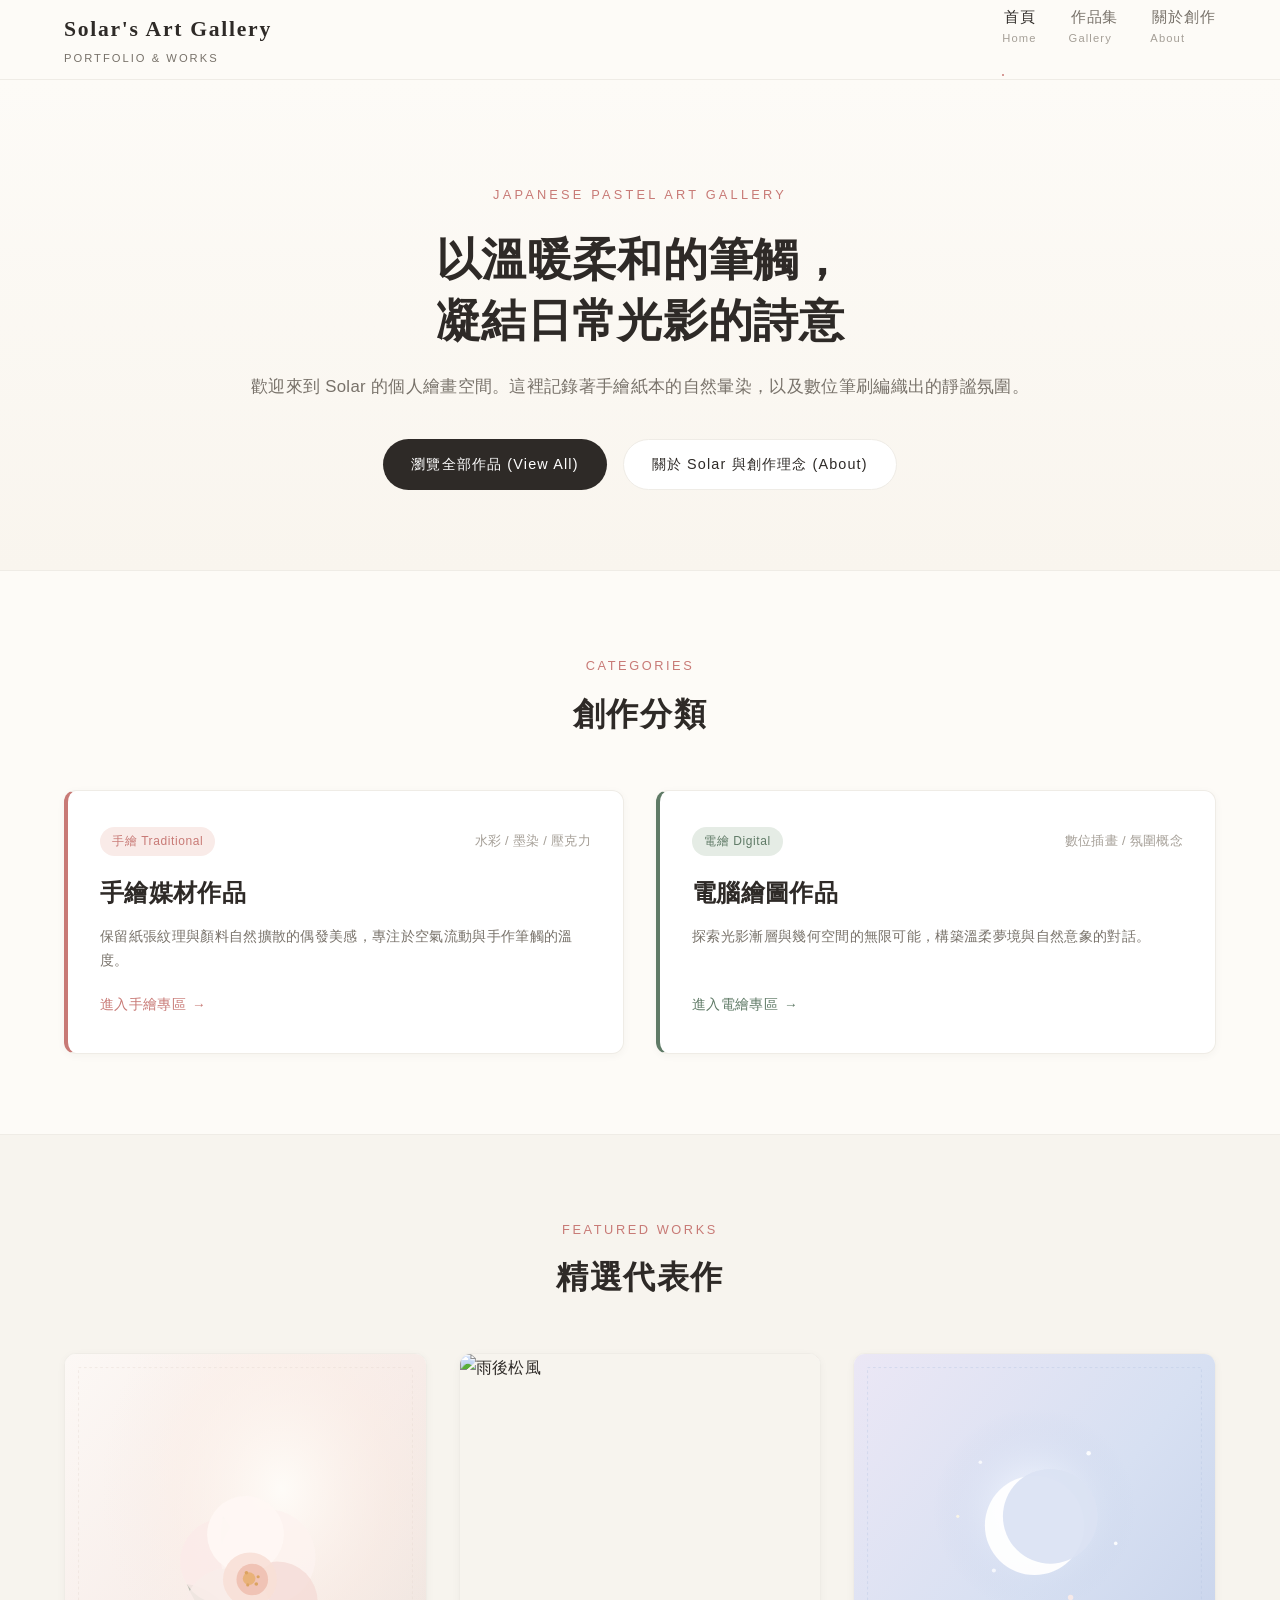
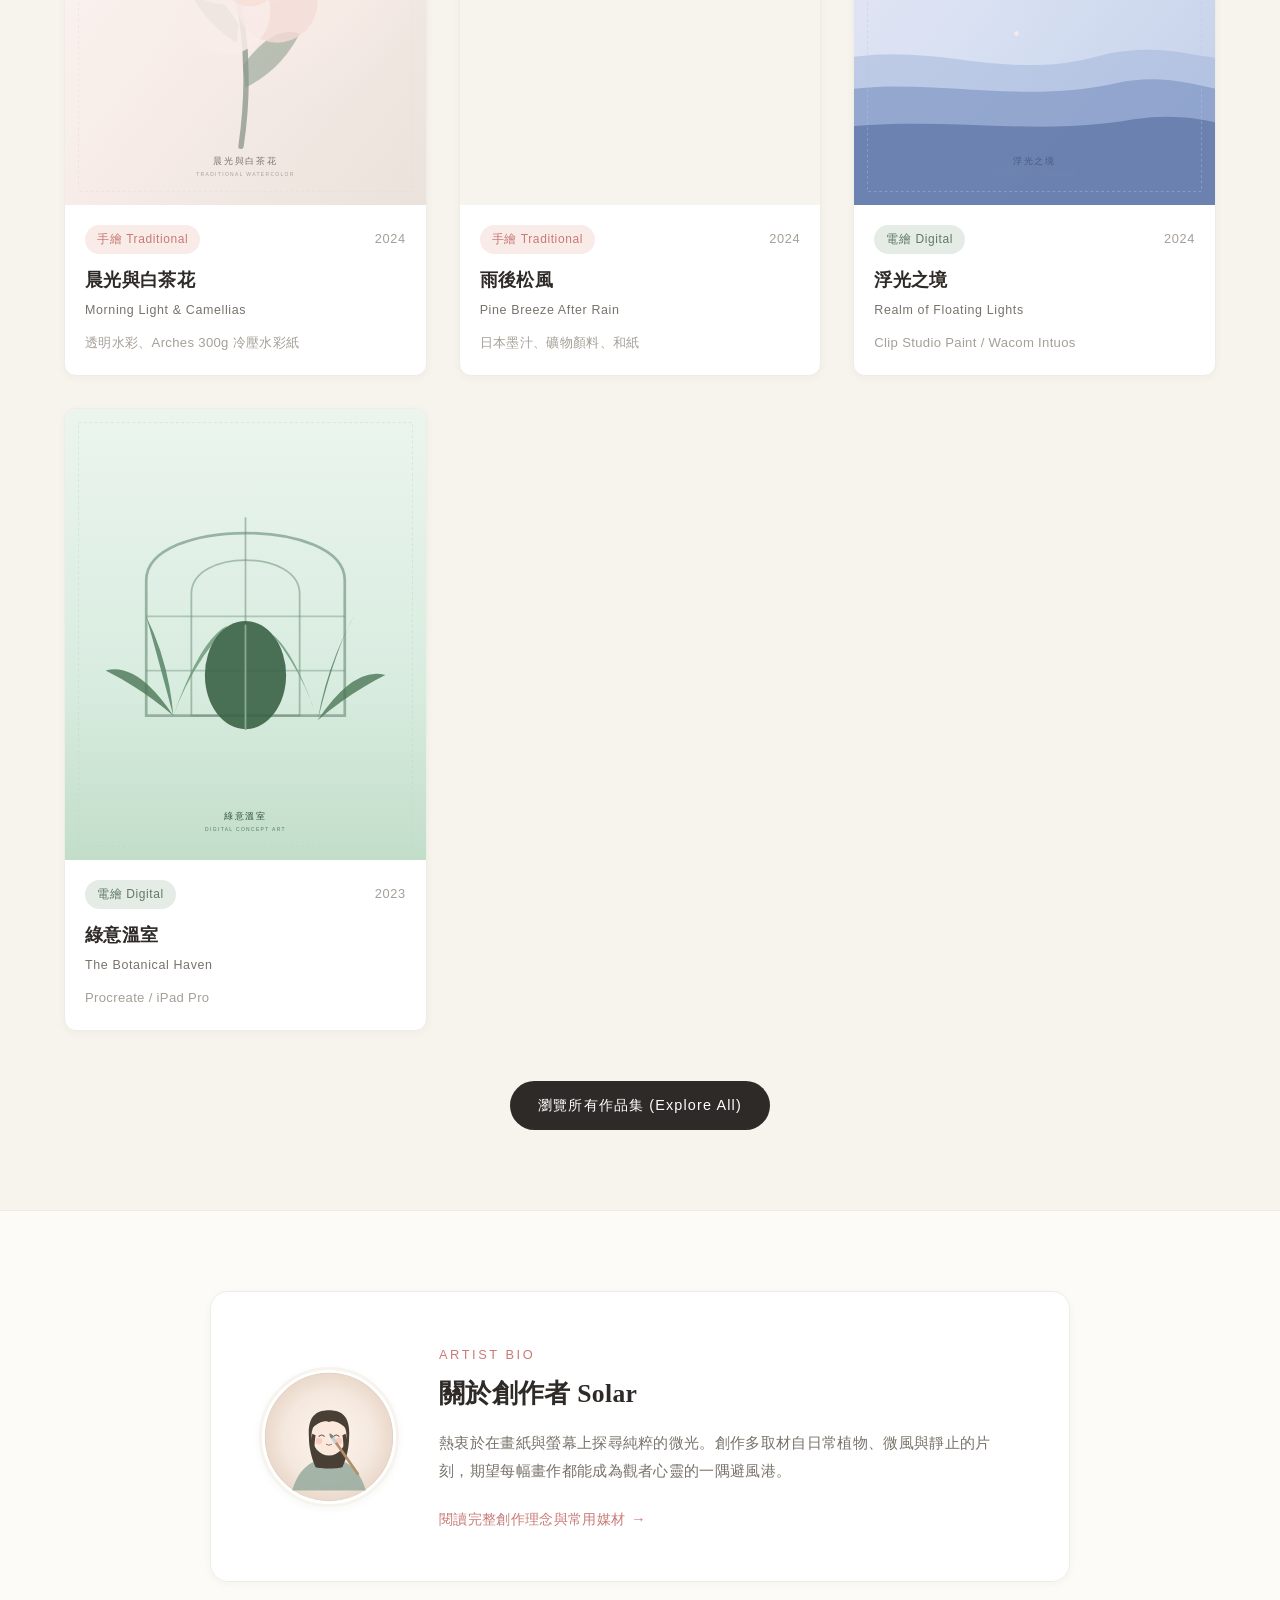
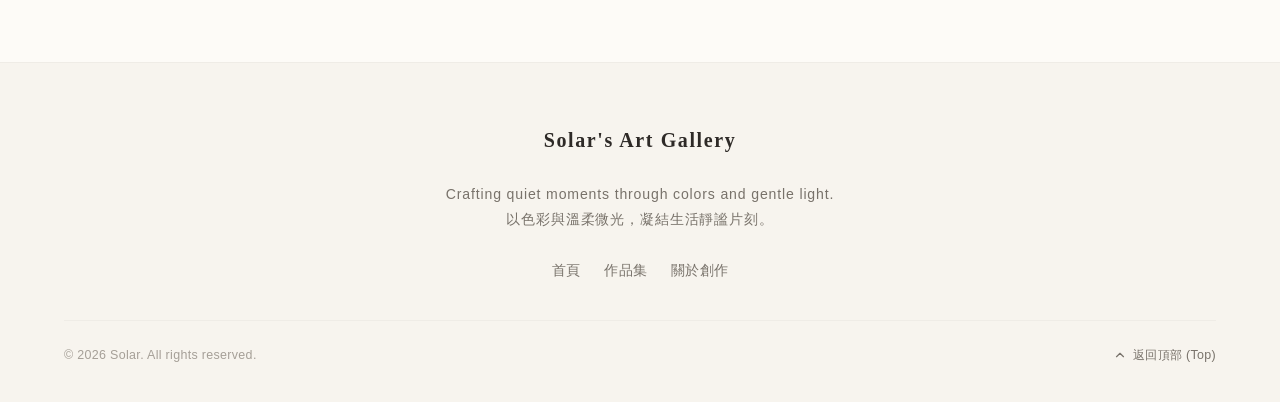
==== index.html @ 8c9266df "feat: initial commit for Solar's Art Gallery" ====
<!DOCTYPE html>
<html lang="zh-Hant">
<head>
  <meta charset="UTF-8">
  <meta name="viewport" content="width=device-width, initial-scale=1.0">
  <title>Solar's Art Gallery｜個人繪畫作品集</title>
  <meta name="description" content="Solar's Art Gallery - 以日系柔和粉彩與光影，記錄溫暖而平靜的創作瞬間。收錄手繪水彩、壓克力與數位插畫作品。">
  
  <!-- Stylesheets -->
  <link rel="stylesheet" href="css/style.css">
  <link rel="stylesheet" href="css/gallery.css">
</head>
<body>

  <!-- Site Header & Navigation -->
  <header class="site-header">
    <div class="container">
      <a href="index.html" class="site-logo">
        <span class="logo-main">Solar's Art Gallery</span>
        <span class="logo-sub">Portfolio & Works</span>
      </a>

      <button class="menu-toggle" aria-label="切換選單" aria-expanded="false">
        <span></span>
        <span></span>
        <span></span>
      </button>

      <nav>
        <ul class="nav-menu">
          <li>
            <a href="index.html" class="nav-link active">
              首頁
              <span class="nav-sub-label">Home</span>
            </a>
          </li>
          <li>
            <a href="gallery.html" class="nav-link">
              作品集
              <span class="nav-sub-label">Gallery</span>
            </a>
          </li>
          <li>
            <a href="about.html" class="nav-link">
              關於創作
              <span class="nav-sub-label">About</span>
            </a>
          </li>
        </ul>
      </nav>
    </div>
  </header>

  <!-- Hero Section -->
  <section class="hero-section" style="padding: 100px 0 80px; text-align: center; background: linear-gradient(180deg, #FDFBF7 0%, #F9F5EE 100%); border-bottom: 1px solid var(--color-border);">
    <div class="container" style="max-width: 800px;">
      <span class="sub-heading" style="letter-spacing: 0.25em;">JAPANESE PASTEL ART GALLERY</span>
      <h1 class="font-serif" style="font-size: 2.8rem; margin: 16px 0 20px; line-height: 1.35; color: var(--color-text-main);">
        以溫暖柔和的筆觸，<br>凝結日常光影的詩意
      </h1>
      <p style="font-size: 1.05rem; color: var(--color-text-muted); line-height: 1.9; margin-bottom: 36px;">
        歡迎來到 Solar 的個人繪畫空間。這裡記錄著手繪紙本的自然暈染，以及數位筆刷編織出的靜謐氛圍。
      </p>
      <div style="display: flex; gap: 16px; justify-content: center; flex-wrap: wrap;">
        <a href="gallery.html" class="btn btn-primary">瀏覽全部作品 (View All)</a>
        <a href="about.html" class="btn btn-secondary">關於 Solar 與創作理念 (About)</a>
      </div>
    </div>
  </section>

  <!-- Category Entries Section -->
  <section class="section-padding" style="background-color: var(--color-bg);">
    <div class="container">
      <div class="section-header">
        <span class="sub-heading">CATEGORIES</span>
        <h2 class="main-heading">創作分類</h2>
      </div>

      <div style="display: grid; grid-template-columns: repeat(auto-fit, minmax(300px, 1fr)); gap: 32px;">
        <!-- Traditional Entry -->
        <a href="gallery.html?category=traditional" class="artwork-card" style="padding: 36px 32px; text-decoration: none; border-left: 4px solid var(--color-pink-accent);">
          <div style="display: flex; align-items: center; justify-content: space-between; margin-bottom: 16px;">
            <span class="category-badge traditional">手繪 Traditional</span>
            <span style="font-size: 0.8rem; color: var(--color-text-light);">水彩 / 墨染 / 壓克力</span>
          </div>
          <h3 class="font-serif" style="font-size: 1.5rem; margin-bottom: 10px; color: var(--color-text-main);">手繪媒材作品</h3>
          <p style="font-size: 0.9rem; color: var(--color-text-muted); line-height: 1.7; margin-bottom: 20px;">
            保留紙張紋理與顏料自然擴散的偶發美感，專注於空氣流動與手作筆觸的溫度。
          </p>
          <div style="margin-top: auto; font-size: 0.85rem; color: var(--color-pink-accent); font-weight: 500; display: inline-flex; align-items: center; gap: 6px;">
            進入手繪專區 <span>&rarr;</span>
          </div>
        </a>

        <!-- Digital Entry -->
        <a href="gallery.html?category=digital" class="artwork-card" style="padding: 36px 32px; text-decoration: none; border-left: 4px solid var(--color-green-accent);">
          <div style="display: flex; align-items: center; justify-content: space-between; margin-bottom: 16px;">
            <span class="category-badge digital">電繪 Digital</span>
            <span style="font-size: 0.8rem; color: var(--color-text-light);">數位插畫 / 氛圍概念</span>
          </div>
          <h3 class="font-serif" style="font-size: 1.5rem; margin-bottom: 10px; color: var(--color-text-main);">電腦繪圖作品</h3>
          <p style="font-size: 0.9rem; color: var(--color-text-muted); line-height: 1.7; margin-bottom: 20px;">
            探索光影漸層與幾何空間的無限可能，構築溫柔夢境與自然意象的對話。
          </p>
          <div style="margin-top: auto; font-size: 0.85rem; color: var(--color-green-accent); font-weight: 500; display: inline-flex; align-items: center; gap: 6px;">
            進入電繪專區 <span>&rarr;</span>
          </div>
        </a>
      </div>
    </div>
  </section>

  <!-- Featured Artworks Section -->
  <section class="section-padding" style="background-color: var(--color-surface-subtle); border-top: 1px solid var(--color-border); border-bottom: 1px solid var(--color-border);">
    <div class="container">
      <div class="section-header">
        <span class="sub-heading">FEATURED WORKS</span>
        <h2 class="main-heading">精選代表作</h2>
      </div>

      <div class="artworks-grid" id="featured-grid">
        <!-- Dynamically rendered via inline script -->
      </div>

      <div style="text-align: center; margin-top: 50px;">
        <a href="gallery.html" class="btn btn-primary">瀏覽所有作品集 (Explore All)</a>
      </div>
    </div>
  </section>

  <!-- About Preview Section -->
  <section class="section-padding" style="background-color: var(--color-bg);">
    <div class="container" style="max-width: 860px;">
      <div style="background-color: var(--color-surface); border: 1px solid var(--color-border); border-radius: var(--radius-lg); padding: 48px; box-shadow: var(--shadow-sm); display: flex; align-items: center; gap: 40px; flex-wrap: wrap;">
        <div style="width: 140px; height: 140px; border-radius: var(--radius-full); overflow: hidden; flex-shrink: 0; margin: 0 auto; border: 3px solid var(--color-surface-subtle); box-shadow: var(--shadow-sm);">
          <img src="assets/images/profile.svg" alt="Solar" style="width: 100%; height: 100%; object-fit: cover;">
        </div>
        <div style="flex: 1; min-width: 280px;">
          <span class="sub-heading" style="margin-bottom: 6px;">ARTIST BIO</span>
          <h3 class="font-serif" style="font-size: 1.6rem; color: var(--color-text-main); margin-bottom: 12px;">關於創作者 Solar</h3>
          <p style="font-size: 0.95rem; color: var(--color-text-muted); line-height: 1.85; margin-bottom: 20px;">
            熱衷於在畫紙與螢幕上探尋純粹的微光。創作多取材自日常植物、微風與靜止的片刻，期望每幅畫作都能成為觀者心靈的一隅避風港。
          </p>
          <a href="about.html" style="color: var(--color-pink-accent); font-weight: 500; font-size: 0.9rem; display: inline-flex; align-items: center; gap: 6px;">
            閱讀完整創作理念與常用媒材 <span>&rarr;</span>
          </a>
        </div>
      </div>
    </div>
  </section>

  <!-- Site Footer -->
  <footer class="site-footer">
    <div class="container">
      <div class="footer-content">
        <div class="footer-logo">Solar's Art Gallery</div>
        <p class="footer-tagline">
          Crafting quiet moments through colors and gentle light.<br>
          以色彩與溫柔微光，凝結生活靜謐片刻。
        </p>
        <ul class="footer-nav">
          <li><a href="index.html">首頁</a></li>
          <li><a href="gallery.html">作品集</a></li>
          <li><a href="about.html">關於創作</a></li>
        </ul>
      </div>
      <div class="footer-bottom">
        <span>&copy; <span id="current-year"></span> Solar. All rights reserved.</span>
        <a href="#top" class="back-to-top">
          <svg width="14" height="14" viewBox="0 0 24 24" fill="none" stroke="currentColor" stroke-width="2" stroke-linecap="round" stroke-linejoin="round">
            <polyline points="18 15 12 9 6 15"></polyline>
          </svg>
          返回頂部 (Top)
        </a>
      </div>
    </div>
  </footer>

  <!-- Scripts -->
  <script src="js/main.js"></script>
  <script>
    // Load Featured Artworks for Index
    document.addEventListener("DOMContentLoaded", async () => {
      const grid = document.getElementById("featured-grid");
      if (!grid) return;
      try {
        const res = await fetch("data/artworks.json");
        const list = await res.json();
        const featured = list.filter(item => item.featured).slice(0, 6);
        grid.innerHTML = featured.map(art => `
          <article class="artwork-card">
            <a href="artwork.html?id=${encodeURIComponent(art.id)}" class="card-image-wrap" aria-label="檢視作品：${art.title}">
              <img src="${art.image}" alt="${art.title}" loading="lazy" />
            </a>
            <div class="card-content">
              <div class="card-meta">
                <span class="category-badge ${art.category}">${art.categoryLabel}</span>
                <span class="card-year">${art.year}</span>
              </div>
              <h3 class="card-title">
                <a href="artwork.html?id=${encodeURIComponent(art.id)}">${art.title}</a>
              </h3>
              ${art.titleEn ? `<div class="card-title-en">${art.titleEn}</div>` : ""}
              <div class="card-medium">${art.medium}</div>
            </div>
          </article>
        `).join("");
      } catch (e) {
        console.error("Failed to load featured works:", e);
      }
    });
  </script>
</body>
</html>
---- css/style.css ----
/* ==========================================================================
   Solar's Art Gallery - Global Styles (style.css)
   Japanese Pastel Aesthetic
   ========================================================================== */

:root {
  /* Colors */
  --color-bg: #FDFBF7;
  --color-surface: #FFFFFF;
  --color-surface-subtle: #F7F4EE;
  --color-surface-hover: #F2EDE4;

  --color-text-main: #2E2A27;
  --color-text-muted: #78726A;
  --color-text-light: #A59F97;

  --color-border: #EFECE6;
  --color-border-hover: #D8D2C6;

  /* Pastel Accent Colors */
  --color-pink-soft: #F9EBE8;
  --color-pink-accent: #C87A76;
  --color-pink-hover: #B66C68;

  --color-green-soft: #E5ECE5;
  --color-green-accent: #5F7A66;
  --color-green-hover: #506756;

  --color-beige-soft: #F4EFE6;
  --color-beige-accent: #9E8973;

  /* Shadows */
  --shadow-sm: 0 2px 8px rgba(60, 45, 35, 0.04);
  --shadow-md: 0 8px 24px rgba(60, 45, 35, 0.05);
  --shadow-lg: 0 16px 36px rgba(60, 45, 35, 0.08);

  /* Radius */
  --radius-sm: 6px;
  --radius-md: 12px;
  --radius-lg: 18px;
  --radius-full: 999px;

  /* Transitions */
  --transition-fast: 0.2s ease;
  --transition-normal: 0.35s cubic-bezier(0.25, 1, 0.5, 1);

  /* Layout */
  --container-max: 1160px;
  --header-height: 80px;
}

/* CSS Reset & Base */
*, *::before, *::after {
  box-sizing: border-box;
  margin: 0;
  padding: 0;
}

html {
  font-size: 16px;
  scroll-behavior: smooth;
}

body {
  background-color: var(--color-bg);
  color: var(--color-text-main);
  font-family: -apple-system, BlinkMacSystemFont, "Segoe UI", "Noto Sans TC", "Hiragino Kaku Gothic ProN", "Yu Gothic", sans-serif;
  line-height: 1.75;
  letter-spacing: 0.02em;
  -webkit-font-smoothing: antialiased;
  -moz-osx-font-smoothing: grayscale;
  display: flex;
  flex-direction: column;
  min-height: 100vh;
}

img {
  max-width: 100%;
  height: auto;
  display: block;
}

a {
  color: inherit;
  text-decoration: none;
  transition: color var(--transition-fast);
}

button {
  font: inherit;
  cursor: pointer;
  border: none;
  background: none;
}

/* Typography Helpers */
.font-serif {
  font-family: "Noto Serif TC", "Yu Mincho", "Hiragino Mincho ProN", serif;
}

.container {
  width: 90%;
  max-width: var(--container-max);
  margin: 0 auto;
}

.section-padding {
  padding: 80px 0;
}

.section-header {
  text-align: center;
  margin-bottom: 48px;
}

.sub-heading {
  display: inline-block;
  font-size: 0.8rem;
  font-weight: 500;
  letter-spacing: 0.2em;
  text-transform: uppercase;
  color: var(--color-pink-accent);
  margin-bottom: 8px;
}

.main-heading {
  font-family: "Noto Serif TC", serif;
  font-size: 2rem;
  font-weight: 600;
  color: var(--color-text-main);
  letter-spacing: 0.05em;
}

/* Header & Navigation */
.site-header {
  height: var(--header-height);
  background-color: rgba(253, 251, 247, 0.92);
  backdrop-filter: blur(10px);
  position: sticky;
  top: 0;
  z-index: 100;
  border-bottom: 1px solid var(--color-border);
  transition: all var(--transition-normal);
}

.site-header .container {
  display: flex;
  align-items: center;
  justify-content: space-between;
  height: 100%;
}

.site-logo {
  display: flex;
  flex-direction: column;
}

.logo-main {
  font-family: "Noto Serif TC", serif;
  font-size: 1.35rem;
  font-weight: 600;
  letter-spacing: 0.08em;
  color: var(--color-text-main);
}

.logo-sub {
  font-size: 0.7rem;
  letter-spacing: 0.18em;
  color: var(--color-text-muted);
  text-transform: uppercase;
}

.nav-menu {
  display: flex;
  align-items: center;
  gap: 32px;
  list-style: none;
}

.nav-link {
  font-size: 0.95rem;
  letter-spacing: 0.06em;
  color: var(--color-text-muted);
  position: relative;
  padding: 6px 2px;
  transition: color var(--transition-fast);
}

.nav-link:hover,
.nav-link.active {
  color: var(--color-text-main);
}

.nav-link.active::after {
  content: "";
  position: absolute;
  bottom: 0;
  left: 0;
  width: 100%;
  height: 2px;
  background-color: var(--color-pink-accent);
  border-radius: var(--radius-full);
}

.nav-sub-label {
  font-size: 0.7rem;
  letter-spacing: 0.1em;
  color: var(--color-text-light);
  display: block;
  margin-top: -2px;
}

.menu-toggle {
  display: none;
  flex-direction: column;
  gap: 5px;
  padding: 8px;
  z-index: 110;
}

.menu-toggle span {
  display: block;
  width: 24px;
  height: 2px;
  background-color: var(--color-text-main);
  transition: all var(--transition-fast);
  border-radius: 2px;
}

/* Category Badge */
.category-badge {
  display: inline-flex;
  align-items: center;
  font-size: 0.75rem;
  letter-spacing: 0.05em;
  padding: 4px 12px;
  border-radius: var(--radius-full);
  font-weight: 500;
}

.category-badge.traditional {
  background-color: var(--color-pink-soft);
  color: var(--color-pink-accent);
}

.category-badge.digital {
  background-color: var(--color-green-soft);
  color: var(--color-green-accent);
}

/* Buttons */
.btn {
  display: inline-flex;
  align-items: center;
  justify-content: center;
  gap: 8px;
  padding: 12px 28px;
  border-radius: var(--radius-full);
  font-size: 0.9rem;
  letter-spacing: 0.08em;
  transition: all var(--transition-normal);
  cursor: pointer;
}

.btn-primary {
  background-color: var(--color-text-main);
  color: #FFFFFF;
}

.btn-primary:hover {
  background-color: #433D39;
  transform: translateY(-2px);
  box-shadow: var(--shadow-sm);
}

.btn-secondary {
  background-color: var(--color-surface);
  border: 1px solid var(--color-border);
  color: var(--color-text-main);
}

.btn-secondary:hover {
  background-color: var(--color-surface-subtle);
  border-color: var(--color-border-hover);
  transform: translateY(-2px);
}

/* Artwork Card Component */
.artwork-card {
  background-color: var(--color-surface);
  border-radius: var(--radius-md);
  overflow: hidden;
  border: 1px solid var(--color-border);
  box-shadow: var(--shadow-sm);
  transition: all var(--transition-normal);
  display: flex;
  flex-direction: column;
}

.artwork-card:hover {
  transform: translateY(-6px);
  box-shadow: var(--shadow-md);
  border-color: var(--color-border-hover);
}

.card-image-wrap {
  position: relative;
  width: 100%;
  padding-top: 125%; /* 4:5 Aspect Ratio */
  overflow: hidden;
  background-color: var(--color-surface-subtle);
}

.card-image-wrap img {
  position: absolute;
  top: 0;
  left: 0;
  width: 100%;
  height: 100%;
  object-fit: cover;
  transition: transform var(--transition-normal);
}

.artwork-card:hover .card-image-wrap img {
  transform: scale(1.03);
}

.card-content {
  padding: 20px;
  display: flex;
  flex-direction: column;
  flex-grow: 1;
}

.card-meta {
  display: flex;
  align-items: center;
  justify-content: space-between;
  margin-bottom: 10px;
}

.card-year {
  font-size: 0.8rem;
  color: var(--color-text-light);
  letter-spacing: 0.05em;
}

.card-title {
  font-family: "Noto Serif TC", serif;
  font-size: 1.15rem;
  font-weight: 600;
  color: var(--color-text-main);
  margin-bottom: 4px;
}

.card-title-en {
  font-size: 0.78rem;
  color: var(--color-text-muted);
  letter-spacing: 0.05em;
  margin-bottom: 10px;
}

.card-medium {
  font-size: 0.82rem;
  color: var(--color-text-light);
  margin-top: auto;
}

/* Footer */
.site-footer {
  margin-top: auto;
  background-color: var(--color-surface-subtle);
  border-top: 1px solid var(--color-border);
  padding: 60px 0 36px;
}

.footer-content {
  display: flex;
  flex-direction: column;
  align-items: center;
  text-align: center;
  gap: 24px;
}

.footer-logo {
  font-family: "Noto Serif TC", serif;
  font-size: 1.25rem;
  font-weight: 600;
  letter-spacing: 0.08em;
}

.footer-tagline {
  font-size: 0.88rem;
  color: var(--color-text-muted);
  letter-spacing: 0.06em;
  max-width: 450px;
}

.footer-nav {
  display: flex;
  gap: 24px;
  list-style: none;
}

.footer-nav a {
  font-size: 0.85rem;
  color: var(--color-text-muted);
}

.footer-nav a:hover {
  color: var(--color-text-main);
}

.footer-bottom {
  margin-top: 36px;
  padding-top: 24px;
  border-top: 1px solid var(--color-border);
  width: 100%;
  display: flex;
  align-items: center;
  justify-content: space-between;
  font-size: 0.78rem;
  color: var(--color-text-light);
}

.back-to-top {
  display: inline-flex;
  align-items: center;
  gap: 6px;
  color: var(--color-text-muted);
  cursor: pointer;
  transition: color var(--transition-fast);
}

.back-to-top:hover {
  color: var(--color-text-main);
}

/* Mobile Responsiveness */
@media (max-width: 768px) {
  :root {
    --header-height: 70px;
  }

  .menu-toggle {
    display: flex;
  }

  .nav-menu {
    position: fixed;
    top: var(--header-height);
    left: 0;
    width: 100%;
    background-color: var(--color-surface);
    border-bottom: 1px solid var(--color-border);
    flex-direction: column;
    padding: 24px 0;
    gap: 20px;
    box-shadow: var(--shadow-md);
    transform: translateY(-120%);
    opacity: 0;
    pointer-events: none;
    transition: all var(--transition-normal);
  }

  .nav-menu.open {
    transform: translateY(0);
    opacity: 1;
    pointer-events: auto;
  }

  .menu-toggle.active span:nth-child(1) {
    transform: translateY(7px) rotate(45deg);
  }

  .menu-toggle.active span:nth-child(2) {
    opacity: 0;
  }

  .menu-toggle.active span:nth-child(3) {
    transform: translateY(-7px) rotate(-45deg);
  }

  .section-padding {
    padding: 50px 0;
  }

  .main-heading {
    font-size: 1.6rem;
  }

  .footer-bottom {
    flex-direction: column;
    gap: 12px;
  }
}
---- css/gallery.css ----
/* ==========================================================================
   Solar's Art Gallery - Gallery Styles (gallery.css)
   ========================================================================== */

/* Gallery Controls */
.gallery-controls {
  margin-bottom: 40px;
  display: flex;
  flex-direction: column;
  gap: 20px;
}

.controls-row {
  display: flex;
  flex-wrap: wrap;
  align-items: center;
  justify-content: space-between;
  gap: 16px;
}

/* Category Filter Tabs */
.filter-tabs {
  display: inline-flex;
  background-color: var(--color-surface-subtle);
  padding: 6px;
  border-radius: var(--radius-full);
  border: 1px solid var(--color-border);
  gap: 4px;
}

.filter-btn {
  padding: 8px 20px;
  border-radius: var(--radius-full);
  font-size: 0.88rem;
  letter-spacing: 0.05em;
  color: var(--color-text-muted);
  transition: all var(--transition-fast);
  white-space: nowrap;
}

.filter-btn:hover {
  color: var(--color-text-main);
}

.filter-btn.active {
  background-color: var(--color-surface);
  color: var(--color-text-main);
  box-shadow: var(--shadow-sm);
  font-weight: 500;
}

/* Year & Sort Dropdowns */
.filter-actions {
  display: flex;
  align-items: center;
  gap: 12px;
}

.select-wrap {
  position: relative;
}

.select-custom {
  appearance: none;
  background-color: var(--color-surface);
  border: 1px solid var(--color-border);
  border-radius: var(--radius-full);
  padding: 8px 36px 8px 18px;
  font-size: 0.85rem;
  color: var(--color-text-main);
  cursor: pointer;
  transition: all var(--transition-fast);
}

.select-custom:hover,
.select-custom:focus {
  border-color: var(--color-border-hover);
  outline: none;
}

.select-arrow {
  position: absolute;
  right: 14px;
  top: 50%;
  transform: translateY(-50%);
  pointer-events: none;
  width: 10px;
  height: 6px;
  fill: var(--color-text-muted);
}

.sort-btn {
  display: inline-flex;
  align-items: center;
  gap: 6px;
  background-color: var(--color-surface);
  border: 1px solid var(--color-border);
  border-radius: var(--radius-full);
  padding: 8px 18px;
  font-size: 0.85rem;
  color: var(--color-text-muted);
  cursor: pointer;
  transition: all var(--transition-fast);
}

.sort-btn:hover {
  border-color: var(--color-border-hover);
  color: var(--color-text-main);
}

/* Results Count */
.gallery-status-bar {
  display: flex;
  align-items: center;
  justify-content: space-between;
  padding-bottom: 12px;
  border-bottom: 1px solid var(--color-border);
  font-size: 0.85rem;
  color: var(--color-text-light);
}

/* Artwork Grid Layout */
.artworks-grid {
  display: grid;
  grid-template-columns: repeat(3, 1fr);
  gap: 32px;
  margin-top: 32px;
}

/* Empty State */
.empty-gallery {
  grid-column: 1 / -1;
  text-align: center;
  padding: 80px 20px;
  color: var(--color-text-muted);
}

.empty-gallery svg {
  margin: 0 auto 16px;
  width: 48px;
  height: 48px;
  stroke: var(--color-text-light);
}

/* Tablet & Mobile Breakpoints */
@media (max-width: 992px) {
  .artworks-grid {
    grid-template-columns: repeat(2, 1fr);
    gap: 24px;
  }
}

@media (max-width: 600px) {
  .artworks-grid {
    grid-template-columns: 1fr;
    gap: 24px;
  }

  .controls-row {
    flex-direction: column;
    align-items: stretch;
  }

  .filter-tabs {
    display: flex;
    justify-content: space-between;
  }

  .filter-btn {
    flex: 1;
    text-align: center;
    padding: 8px 10px;
    font-size: 0.82rem;
  }

  .filter-actions {
    justify-content: space-between;
  }

  .select-custom, .sort-btn {
    flex: 1;
  }
}
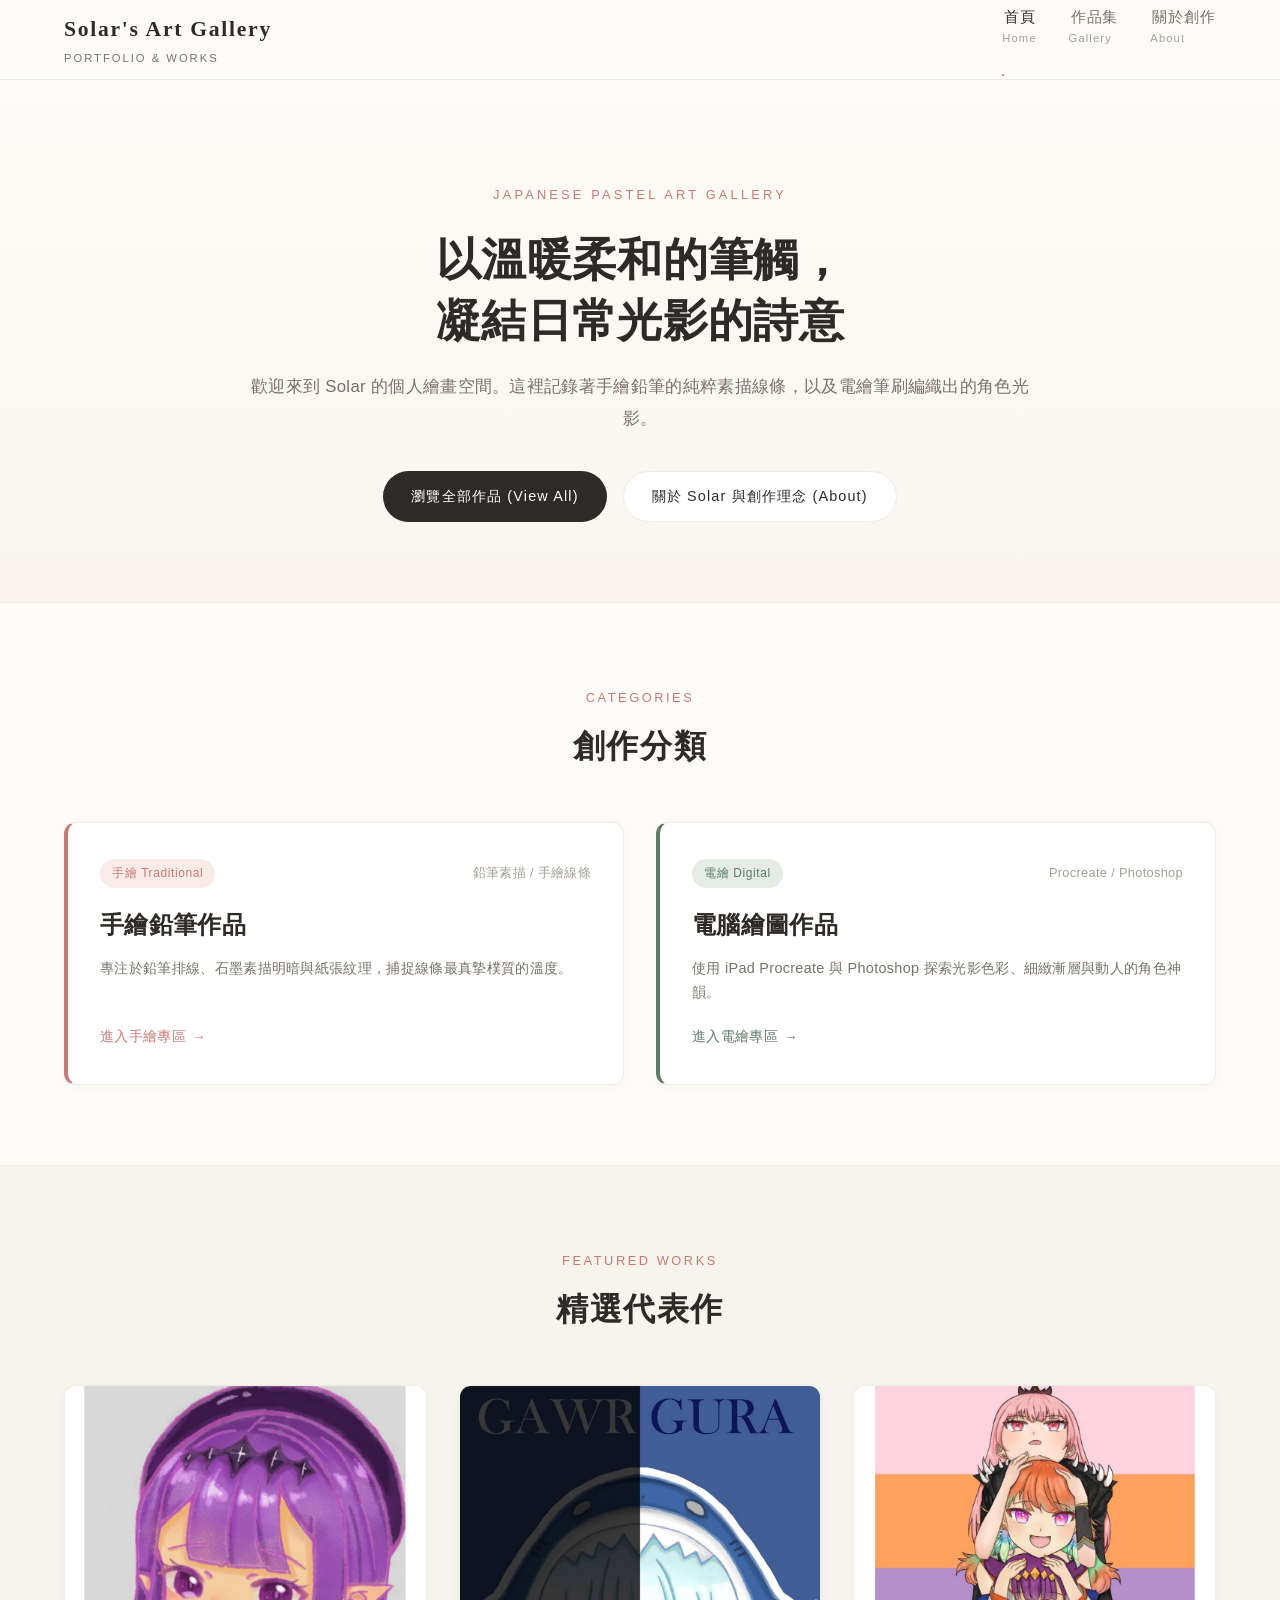
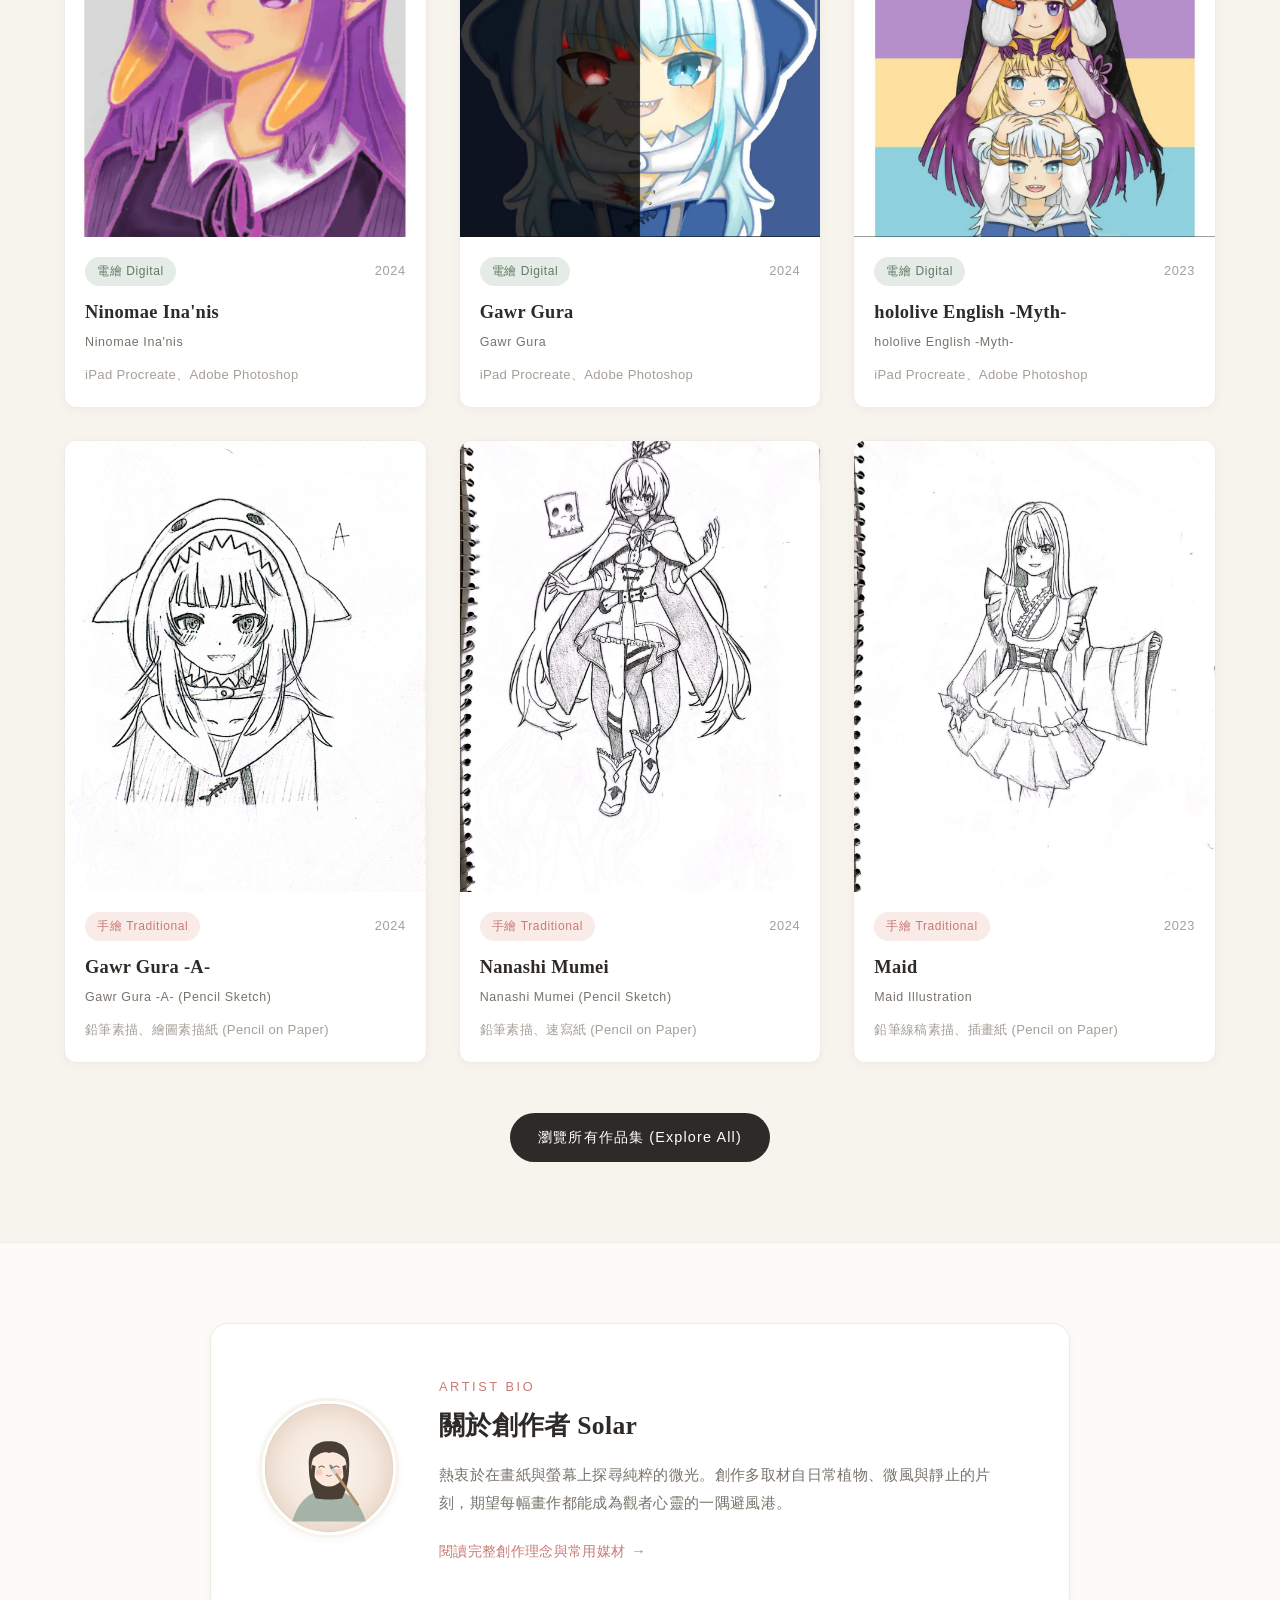
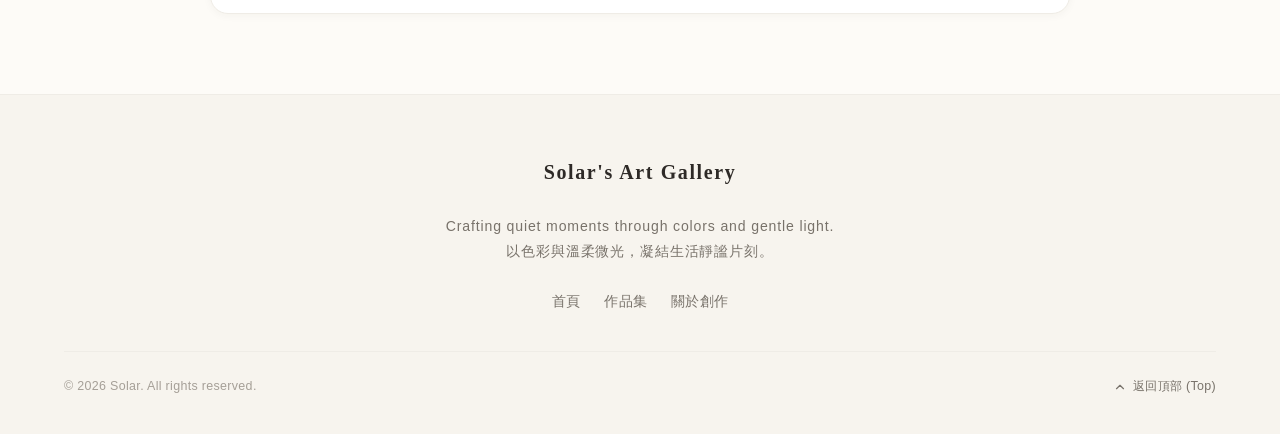
==== commit d065355d: "feat: replace placeholder artworks with user's real digital and traditional works" ====
--- a/index.html
+++ b/index.html
@@ -59,7 +59,7 @@
         以溫暖柔和的筆觸，<br>凝結日常光影的詩意
       </h1>
       <p style="font-size: 1.05rem; color: var(--color-text-muted); line-height: 1.9; margin-bottom: 36px;">
-        歡迎來到 Solar 的個人繪畫空間。這裡記錄著手繪紙本的自然暈染，以及數位筆刷編織出的靜謐氛圍。
+        歡迎來到 Solar 的個人繪畫空間。這裡記錄著手繪鉛筆的純粹素描線條，以及電繪筆刷編織出的角色光影。
       </p>
       <div style="display: flex; gap: 16px; justify-content: center; flex-wrap: wrap;">
         <a href="gallery.html" class="btn btn-primary">瀏覽全部作品 (View All)</a>
@@ -81,11 +81,11 @@
         <a href="gallery.html?category=traditional" class="artwork-card" style="padding: 36px 32px; text-decoration: none; border-left: 4px solid var(--color-pink-accent);">
           <div style="display: flex; align-items: center; justify-content: space-between; margin-bottom: 16px;">
             <span class="category-badge traditional">手繪 Traditional</span>
-            <span style="font-size: 0.8rem; color: var(--color-text-light);">水彩 / 墨染 / 壓克力</span>
-          </div>
-          <h3 class="font-serif" style="font-size: 1.5rem; margin-bottom: 10px; color: var(--color-text-main);">手繪媒材作品</h3>
+            <span style="font-size: 0.8rem; color: var(--color-text-light);">鉛筆素描 / 手繪線條</span>
+          </div>
+          <h3 class="font-serif" style="font-size: 1.5rem; margin-bottom: 10px; color: var(--color-text-main);">手繪鉛筆作品</h3>
           <p style="font-size: 0.9rem; color: var(--color-text-muted); line-height: 1.7; margin-bottom: 20px;">
-            保留紙張紋理與顏料自然擴散的偶發美感，專注於空氣流動與手作筆觸的溫度。
+            專注於鉛筆排線、石墨素描明暗與紙張紋理，捕捉線條最真摯樸質的溫度。
           </p>
           <div style="margin-top: auto; font-size: 0.85rem; color: var(--color-pink-accent); font-weight: 500; display: inline-flex; align-items: center; gap: 6px;">
             進入手繪專區 <span>&rarr;</span>
@@ -96,11 +96,11 @@
         <a href="gallery.html?category=digital" class="artwork-card" style="padding: 36px 32px; text-decoration: none; border-left: 4px solid var(--color-green-accent);">
           <div style="display: flex; align-items: center; justify-content: space-between; margin-bottom: 16px;">
             <span class="category-badge digital">電繪 Digital</span>
-            <span style="font-size: 0.8rem; color: var(--color-text-light);">數位插畫 / 氛圍概念</span>
+            <span style="font-size: 0.8rem; color: var(--color-text-light);">Procreate / Photoshop</span>
           </div>
           <h3 class="font-serif" style="font-size: 1.5rem; margin-bottom: 10px; color: var(--color-text-main);">電腦繪圖作品</h3>
           <p style="font-size: 0.9rem; color: var(--color-text-muted); line-height: 1.7; margin-bottom: 20px;">
-            探索光影漸層與幾何空間的無限可能，構築溫柔夢境與自然意象的對話。
+            使用 iPad Procreate 與 Photoshop 探索光影色彩、細緻漸層與動人的角色神韻。
           </p>
           <div style="margin-top: auto; font-size: 0.85rem; color: var(--color-green-accent); font-weight: 500; display: inline-flex; align-items: center; gap: 6px;">
             進入電繪專區 <span>&rarr;</span>
